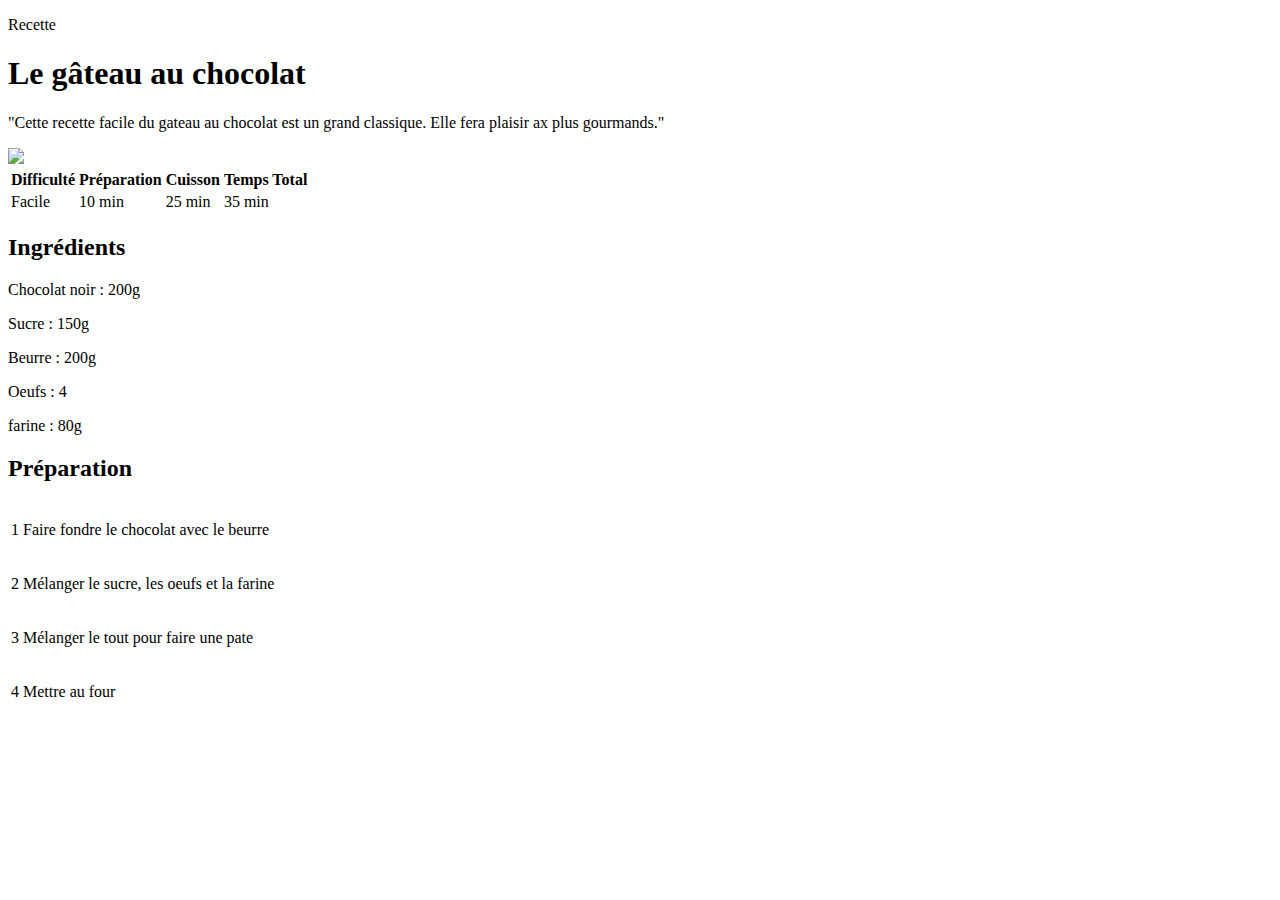
==== index.html @ e52f750d "Add files via upload" ====
<!DOCTYPE html>
<html lang="fr">
    <head>
        <title>Gâteau au chocolat</title>
        <meta charset="UTF-8">
        <meta name="viewport" content="width=device-width, initial-scale=1.0">
        <link rel="stylesheet" href="recette.css"/> <!-- rel = relation -->
    </head>

    <!-- CONTENU DE LA PAGE-->
    <body>

        <div class="contenu">

            <div class="centre categorie">
                <p class="categorie">Recette</p>
            </div>

            <h1>Le gâteau au chocolat</h1>

            <div class="separateur"></div>

            <div class="centre">
                <p class="description">"Cette recette facile du gateau au chocolat est un grand classique. Elle fera plaisir ax plus gourmands."</p>
            </div>

            <div class="infos">
                <img class="centre infos" src="http://jonathanroux.com/gateau.jpg?id=9999"> <!--pour forcer l'image à se recharger, utiliser "?id=9999" après un URL et changer autant de fois que l'on veut-->

                <!--INFOS-->

                <table class="infos">
                    <tr>
                        <th>Difficulté</th>
                        <th>Préparation</th>
                        <th>Cuisson</th>
                        <th>Temps Total</th>
                    </tr>
                    <tr>
                        <td>Facile</td>
                        <td>10 min</td>
                        <td>25 min</td>
                        <td>35 min</td>
                    </tr>
                </table>
            </div>

            <!--INGREDIENTS-->
            <div>
                <div class="colonne1 colonne">
                    <h2>Ingrédients</h2>
                    <div class="ingredients">
                        <p>Chocolat noir : 200g</p>
                        <p>Sucre : 150g</p>
                        <p>Beurre : 200g</p>
                        <p>Oeufs : 4</p>
                        <p>farine : 80g</p>
                    </div>
                </div>

                <!--PREPARATION-->

                <div class="colonne2 colonne">
                    <h2>Préparation</h2>
                    <table class="preparation">
                        <tr>
                            <td><p class="numero">1</p></td>
                            <td class="preparation-etape">Faire fondre le chocolat avec le beurre</td>
                        </tr>
                        <tr>
                            <td><p class="numero">2</p></td>
                            <td class="preparation-etape">Mélanger le sucre, les oeufs et la farine</td>
                        </tr>
                        <tr>
                            <td><p class="numero">3</p></td>
                            <td class="preparation-etape">Mélanger le tout pour faire une pate</td>
                        </tr>
                        <tr>
                            <td><p class="numero">4</p></td>
                            <td class="preparation-etape">Mettre au four</td>
                        </tr>
                    </table>
                </div>
            </div>
        </div>
    

    </body>

</html>
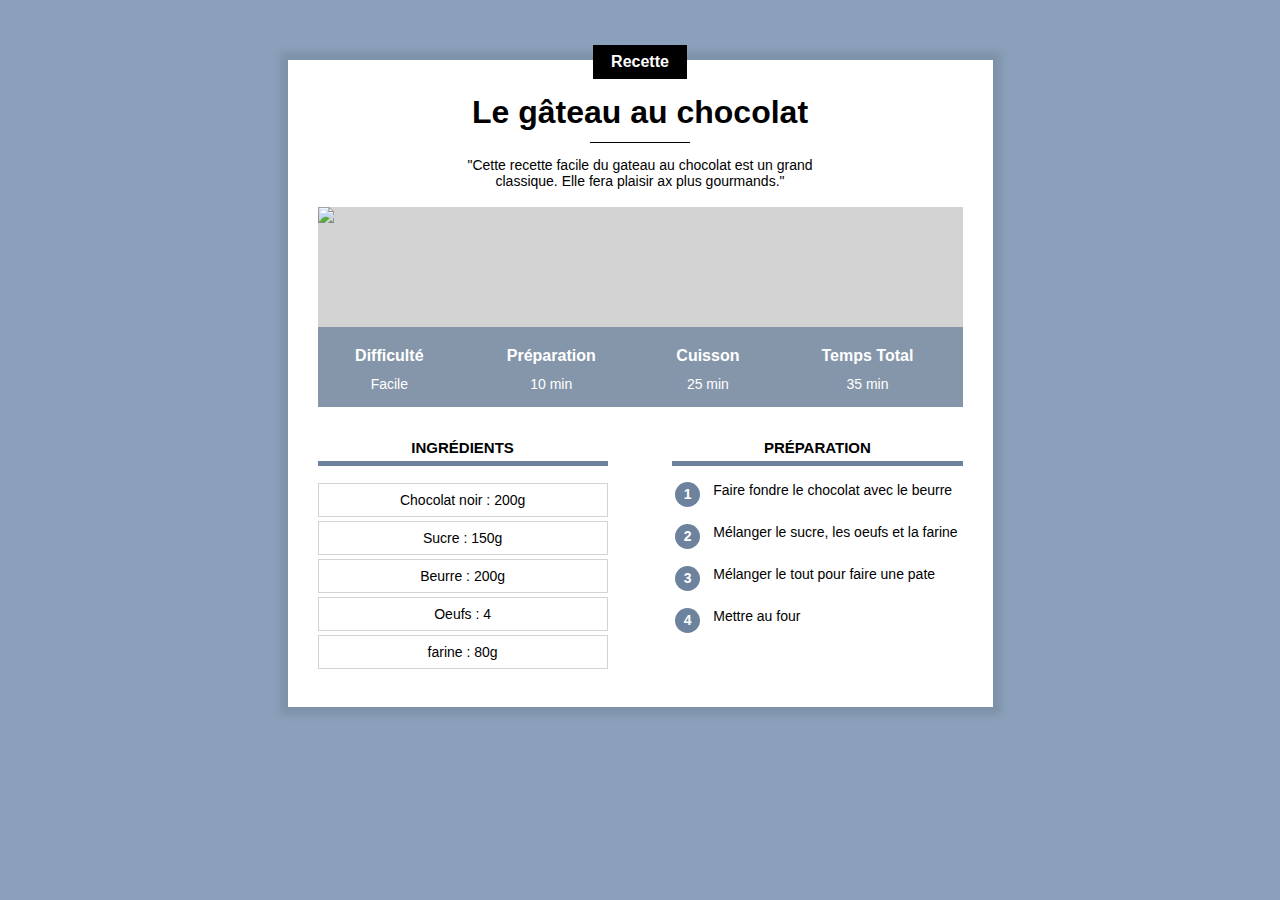
==== commit 175229a8: "Add files via upload" ====
--- a/index.html
+++ b/index.html
@@ -4,7 +4,7 @@
         <title>Gâteau au chocolat</title>
         <meta charset="UTF-8">
         <meta name="viewport" content="width=device-width, initial-scale=1.0">
-        <link rel="stylesheet" href="recette.css"/> <!-- rel = relation -->
+        <link rel="stylesheet" href="styles.css"/> <!-- rel = relation -->
     </head>
 
     <!-- CONTENU DE LA PAGE-->
--- a/styles.css
+++ b/styles.css
@@ -0,0 +1,176 @@
+*{
+    overflow: auto;
+}
+
+body{
+    background-color: #8ba1bb;
+    font-family: Arial;
+    margin: 0;
+}
+
+/* CATEGORIE*/
+p.categorie{
+    background-color: black;
+    color: white;
+    display: inline-block;
+    margin-top: -15px;
+    margin-bottom: 0;
+    padding: 8px 18px;
+    font-weight: bold;
+    font-size: 16px;
+}
+div.categorie{
+    margin-top: 0px;
+    margin-bottom: 0px;
+    overflow: visible;
+}
+
+/* CONTENU */
+div.contenu{
+    background-color: white;
+    margin: 40px 8px 40px 8px;
+    padding: 0 8px 20px 8px;
+    box-shadow: 0 0 8px 8px rgba(0, 0, 0, 0.1); /* droite/gauche(offset x), haut/bas(offset y), blur-radius, spread-radius puis color */
+    overflow: visible;
+}
+h1{
+    text-align: center;
+    margin: 11px 0; /*11 en haut/bas et 0 sur droite/gauche*/
+}
+p.description{
+    text-align: center;
+    max-width: 400px;
+    display: inline-block;
+    font-size: 14px;
+}
+.centre{
+    text-align: center;
+    width: 100%;
+}
+div.separateur{
+    height: 1px;
+    width: 100px;
+    background-color: black;
+    margin: 0 auto; /*0 en haut/bas et auto(centre) sur droite/gauche*/
+}
+
+/* INFOS */
+div.infos{
+    position: relative;
+}
+table.infos{
+    position: absolute;
+    bottom: 0;
+    width: 100%;
+    color: white;
+    background-color: #6c829dC0; /* pour ajouter de l'opacité à une couleur hexa-décimale, on ajoute 2 charactères qui représente l'alpha. ici C0 = un peu opaque (envion 70%) */
+    height: 50px;
+}
+table.infos td{
+    text-align: center;
+    font-size: 12px;
+    vertical-align: top;
+}
+table.infos th{
+    font-size: 14px;
+    vertical-align: bottom;
+    padding-bottom: 8px;
+}
+img.infos{
+    display: block;
+    max-height: 400px;
+    object-fit: cover;
+    min-height: 200px;
+    background-color: lightgrey;
+}
+
+/* INGREDIENTS ET PREPARATION */
+div.colonne{
+    width: 100%;
+    margin-top: 20px;
+}
+div.colonne h2{
+    text-align: center;
+    text-transform: uppercase;
+    font-size: 15px;
+    border-bottom: 5px solid #6c829d;
+    padding-bottom: 5px;
+}
+
+div.colonne1{
+    display: inline-block;
+}
+
+div.ingredients p{
+    text-align: center;
+    border: 1px solid lightgrey;
+    margin: 4px 0;
+    padding: 8px 0;
+    font-size: 14px;
+
+}
+table.preparation p.numero{
+    background-color: #6c829d;
+    color: white;
+    text-align: center;
+    width: 25px;
+    height: 25px;
+    font-size: 14px;
+    font-weight: bold;
+    padding: 4px;
+    box-sizing: border-box;
+    border-radius: 50%;
+    margin: 0;
+}
+table.preparation td{
+    vertical-align: top;
+}
+table.preparation td.preparation-etape{
+    font-size: 14px;
+    padding-left: 10px;
+    padding-bottom: 10px;
+}
+table.preparation tr{
+    height: 40px;
+}
+
+/* STYLE POUR ORDINATEUR */
+@media only screen and (min-width: 768px) {
+    div.contenu{
+        margin: 60px 10% 80px 10%;
+        padding: 0 30px 30px 30px;
+        min-width: 350px;
+    }
+
+    /* INFOS */
+    table.infos{
+        height: 80px;
+    }
+    table.infos td{
+        font-size: 14px;
+    }
+    table.infos th{
+        font-size: 16px;
+    }
+
+    /* INGREDIENTS ET PREPARATION */
+    div.colonne{
+        width: 45%;
+    }  
+    div.colonne1{
+        margin-right: 10%;
+    }
+    
+    div.colonne2{
+        float: right;
+    }
+}
+
+/* POUR GRAND ECRANS */
+@media only screen and (min-width: 900px) {
+    div.contenu{
+        margin-left: auto;
+        margin-right: auto;
+        width: 645px;
+    }
+}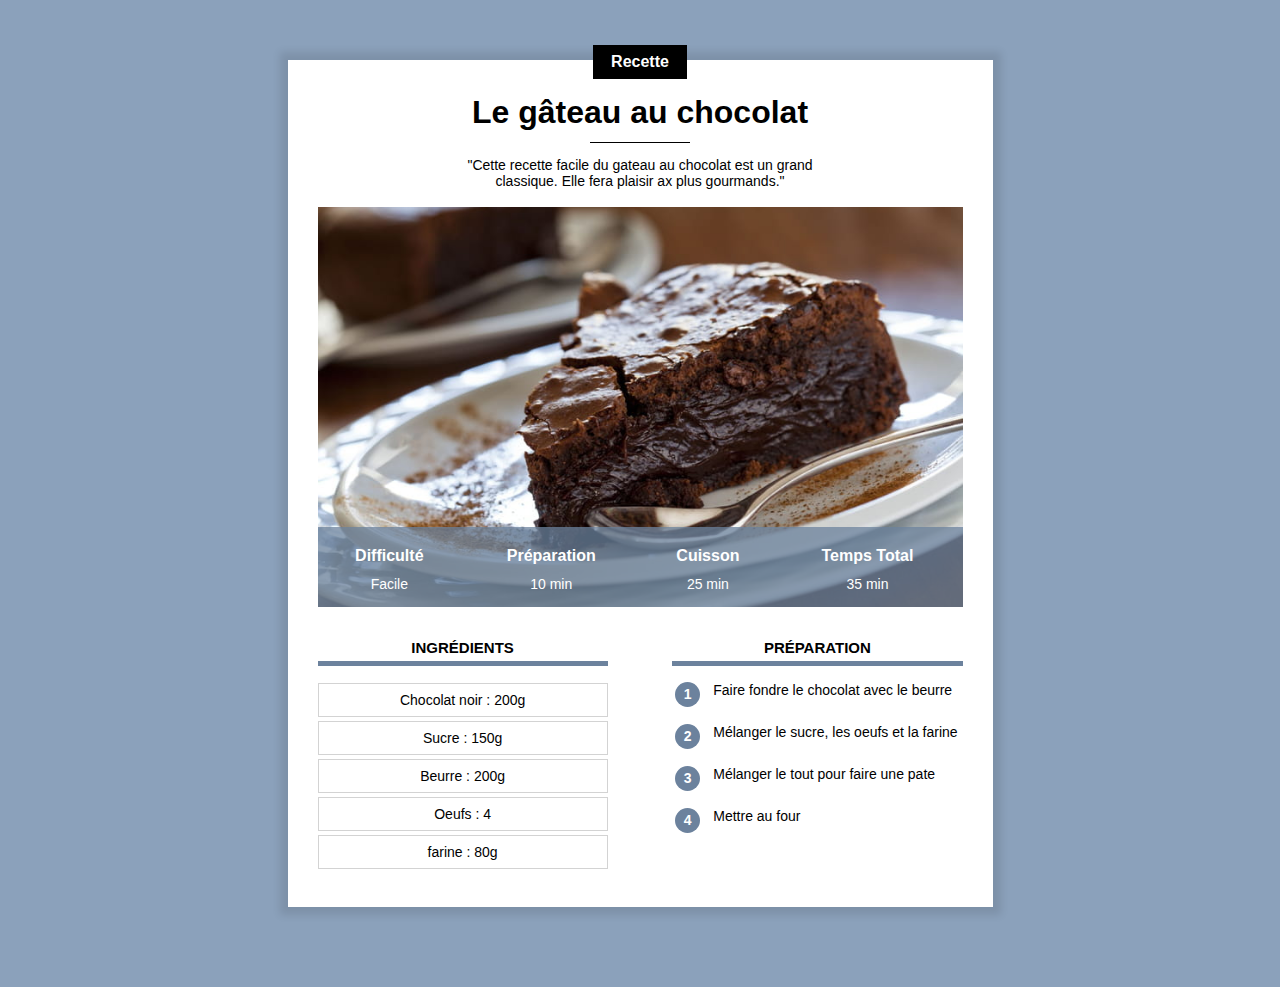
==== commit a3a7a0b2: "Add files via upload" ====
--- a/index.html
+++ b/index.html
@@ -25,7 +25,7 @@
             </div>
 
             <div class="infos">
-                <img class="centre infos" src="http://jonathanroux.com/gateau.jpg?id=9999"> <!--pour forcer l'image à se recharger, utiliser "?id=9999" après un URL et changer autant de fois que l'on veut-->
+                <img class="centre infos" src="img/gateau.jpg">
 
                 <!--INFOS-->
 
